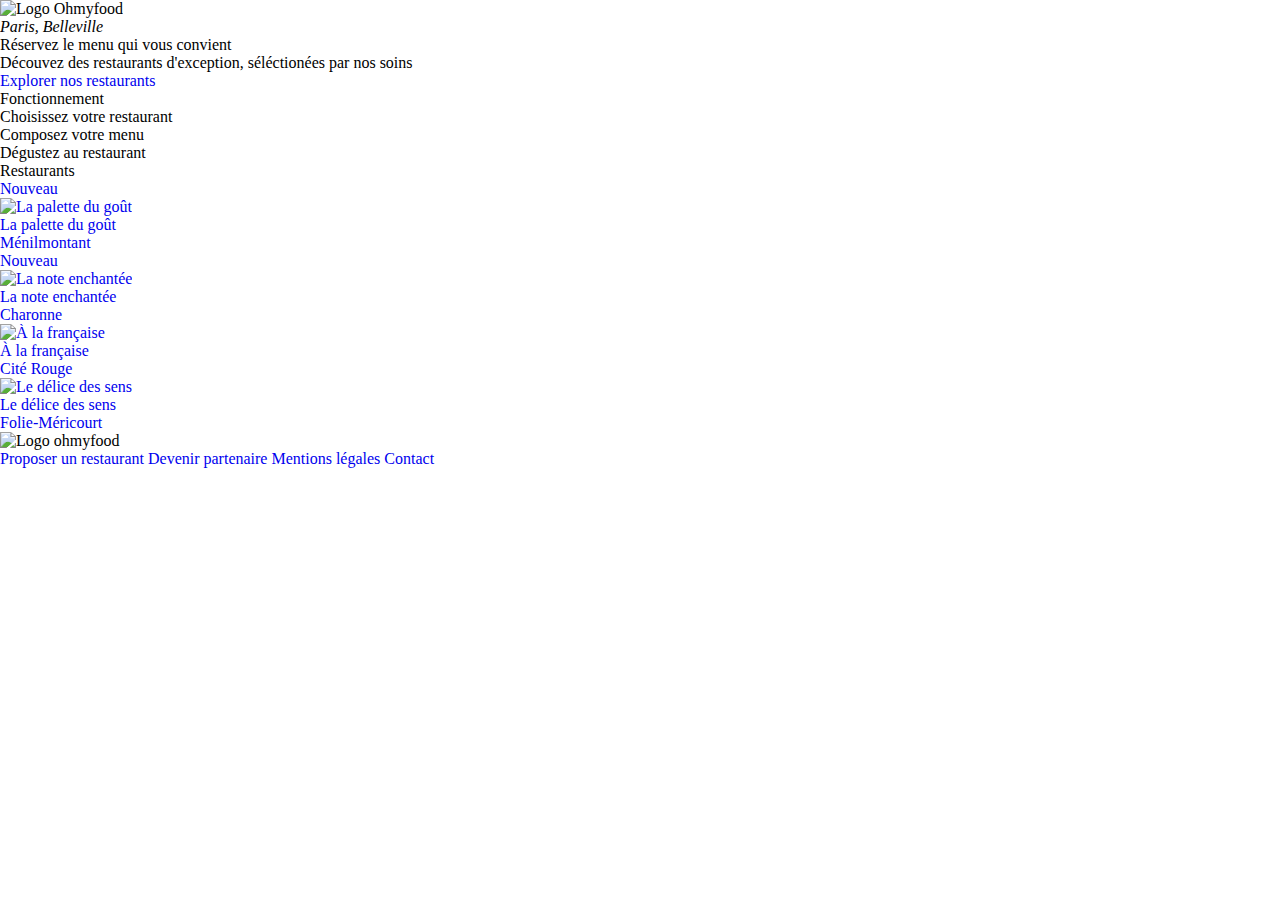
==== index.html @ 418ad346 "add reset.css & change link css" ====
<!DOCTYPE html>
<html lang="en">

<head>
	<meta charset="UTF-8">
	<meta http-equiv="X-UA-Compatible" content="IE=edge">
	<meta name="viewport" content="width=device-width, initial-scale=1.0">
	<link rel="preconnect" href="https://fonts.googleapis.com">
	<link rel="preconnect" href="https://fonts.gstatic.com" crossorigin>
	<link href="https://fonts.googleapis.com/css2?family=Roboto:wght@100;300;400;500;700&display=swap" rel="stylesheet">
	<link href="https://fonts.googleapis.com/css2?family=Shrikhand&display=swap" rel="stylesheet">
	<link rel="stylesheet" href="./css/style.css">
	<script src="https://kit.fontawesome.com/e4bb34e780.js" crossorigin="anonymous"></script>
	<title>Document</title>
</head>

<body>
	<header>
		<div class="logo">
			<img src="./image/logo/ohmyfood.png" alt="Logo Ohmyfood">
		</div>
	</header>
	<main>
		<section>
			<div class="location">
				<i class="fa-solid fa-location-dot">Paris, Belleville</i>
			</div>
			<div class="corp-desc_container">
				<div class="corp-desc">
					<h1>
						Réservez le menu qui vous convient
					</h1>
					<p>
						Découvez des restaurants d'exception, séléctionées par nos soins
					</p>
					<a class="explore-btn" href="#">
						Explorer nos restaurants
					</a>
				</div>
			</div>
		</section>
		<section>
			<div class="fonctioning-container">
				<h2>
					Fonctionnement
				</h2>
				<div class="choose">
					<i class="fa-solid fa-circle-1"></i>
					<i class="fa-solid fa-mobile-screen-button"></i>
					<p>Choisissez votre restaurant</p>
				</div>
				<div class="compose">
					<i class="fa-solid fa-circle-2"></i>
					<i class="fa-solid fa-list-ul"></i>
					<p>Composez votre menu</p>
				</div>
				<div class="taste">
					<i class="fa-solid fa-circle-3"></i>
					<i class="fa-solid fa-store"></i>
					<p>Dégustez au restaurant</p>
				</div>
			</div>
		</section>
		<section>
			<div class="store-container">
				<h3>
					Restaurants
				</h3>
				<div class="card-container">
					<div class="card">
						<a href="#">
							<p class="new">Nouveau</p>
							<img src="./image/restaurants/jay-wennington-N_Y88TWmGwA-unsplash.jpg"
								alt="La palette du goût">
							<h4>
								La palette du goût
							</h4>
							<p>
								Ménilmontant
							</p>
							<i class="fa-regular fa-heart"></i>
						</a>
						<a href="#">
							<p class="new">Nouveau</p>
							<img src="./image/restaurants/stil-u2Lp8tXIcjw-unsplash.jpg" alt="La note enchantée">
							<h4>
								La note enchantée
							</h4>
							<p>
								Charonne
							</p>
							<i class="fa-regular fa-heart"></i>
						</a>
						<a href="#">
							<img src="./image/restaurants/toa-heftiba-DQKerTsQwi0-unsplash.jpg" alt="À la française">
							<h4>
								À la française
							</h4>
							<p>
								Cité Rouge
							</p>
							<i class="fa-regular fa-heart"></i>
						</a>
						<a href="#">
							<img src="./image/restaurants/louis-hansel-shotsoflouis-qNBGVyOCY8Q-unsplash.jpg"
								alt="Le délice des sens">
							<h4>
								Le délice des sens
							</h4>
							<p>Folie-Méricourt</p>
							<i class="fa-regular fa-heart"></i>
						</a>
					</div>
				</div>
			</div>
		</section>
	</main>
	<footer>
		<div class="footer-container">
			<div class="logo-footer">
				<img src="./image/logo/ohmyfood.png" alt="Logo ohmyfood">
			</div>
			<a href="#">
				Proposer un restaurant
				<i class="fa-solid fa-utensils"></i>
			</a>
			<a href="#">
				Devenir partenaire
				<i class="fa-sharp fa-solid fa-handshake-angle"></i>
			</a>
			<a href="#">Mentions légales</a>
			<a href="#">Contact</a>
		</div>
	</footer>
</body>

</html>
---- css/style.css ----
@import "./reset.css";
a {
  text-decoration: none;
}/*# sourceMappingURL=style.css.map */
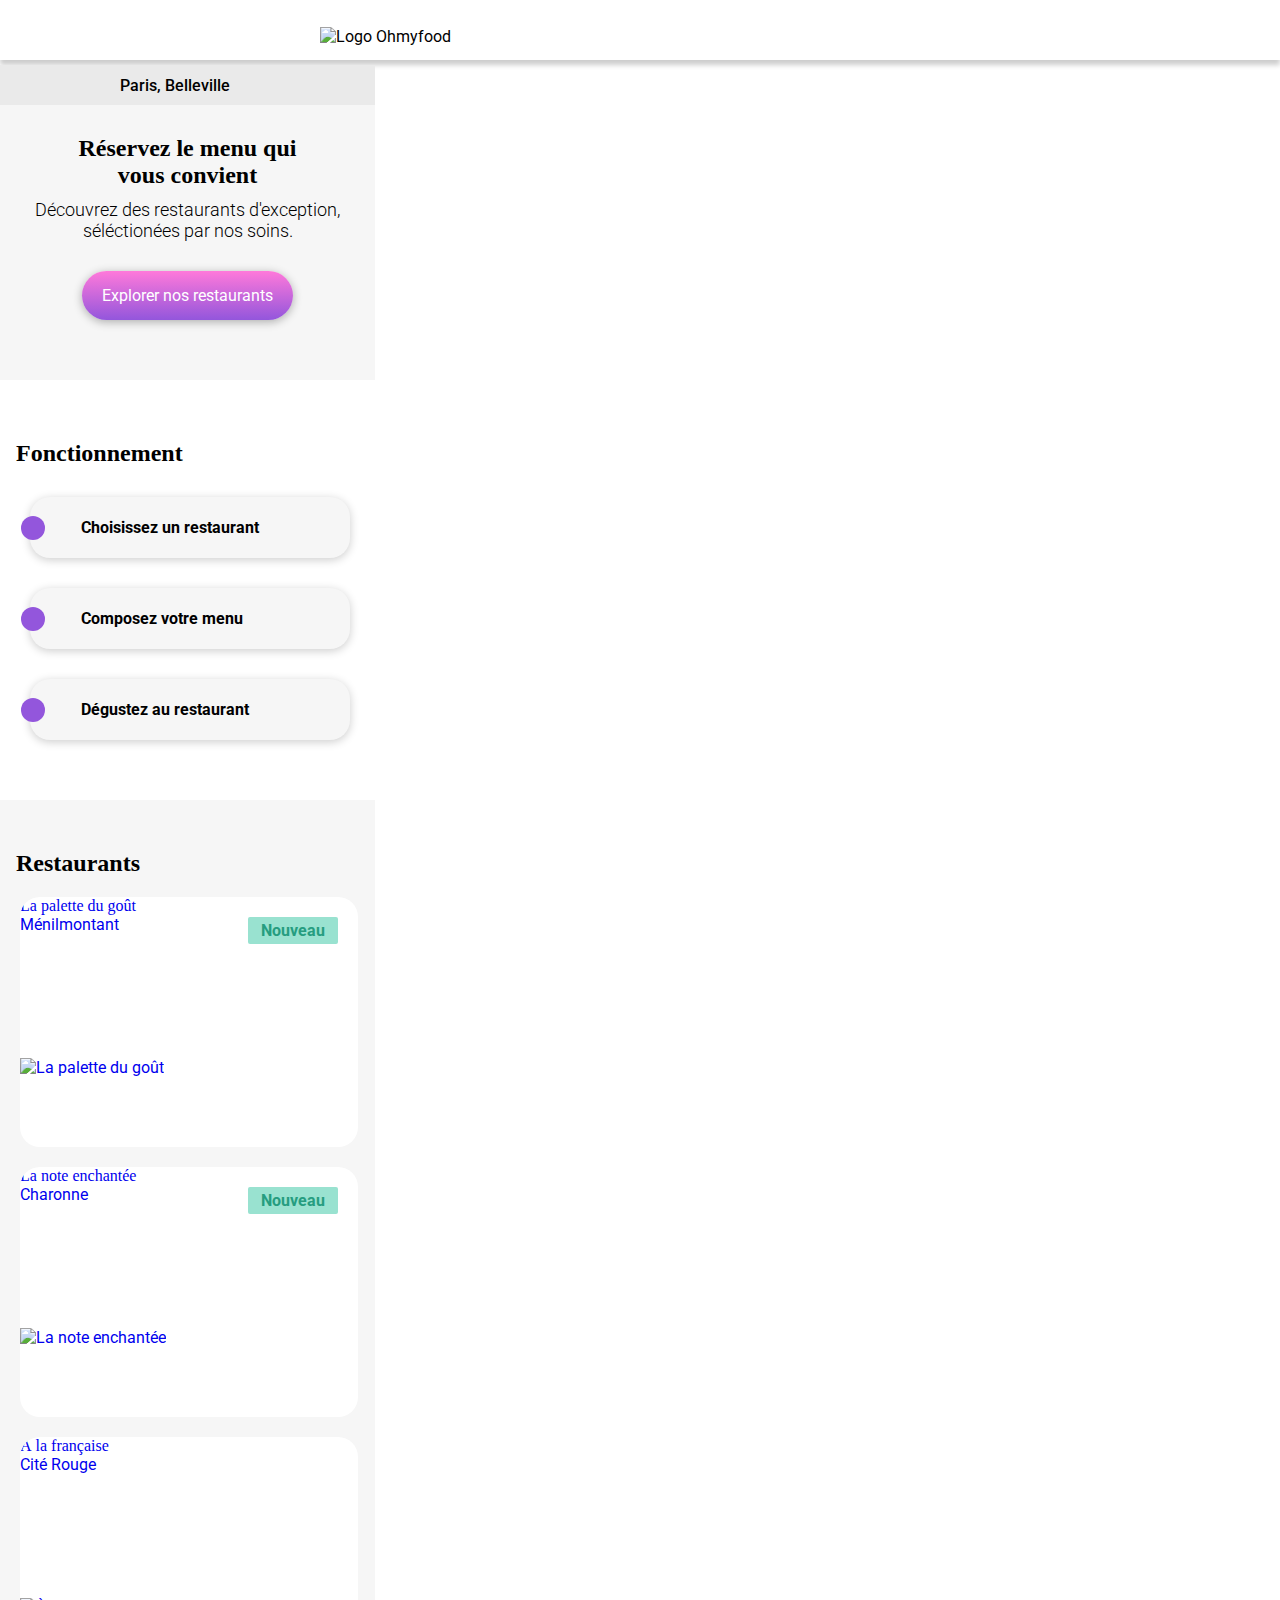
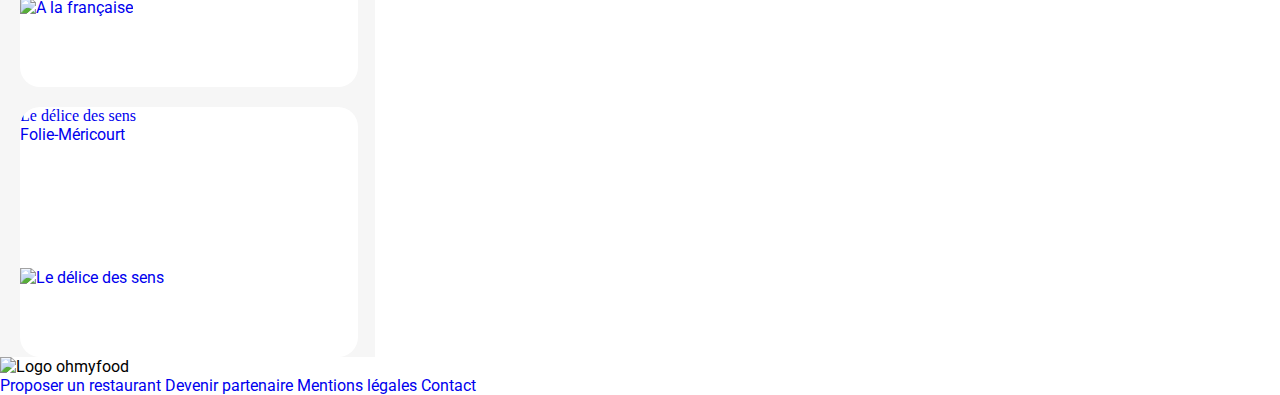
==== commit 7adff0f5: "restaurant start" ====
--- a/index.html
+++ b/index.html
@@ -21,17 +21,20 @@
 		</div>
 	</header>
 	<main>
-		<section>
+		<section class="primary-section">
 			<div class="location">
-				<i class="fa-solid fa-location-dot">Paris, Belleville</i>
+				<i class="fa-solid fa-location-dot"></i>
+				<p class="location-title">
+					Paris, Belleville
+				</p>
 			</div>
-			<div class="corp-desc_container">
-				<div class="corp-desc">
+			<div class="corp-desc">
+				<div class="corp-desc_content">
 					<h1>
 						Réservez le menu qui vous convient
 					</h1>
 					<p>
-						Découvez des restaurants d'exception, séléctionées par nos soins
+						Découvrez des restaurants d'exception, séléctionées par nos soins.
 					</p>
 					<a class="explore-btn" href="#">
 						Explorer nos restaurants
@@ -39,25 +42,33 @@
 				</div>
 			</div>
 		</section>
-		<section>
+		<section class="secondary-section">
 			<div class="fonctioning-container">
 				<h2>
 					Fonctionnement
 				</h2>
-				<div class="choose">
-					<i class="fa-solid fa-circle-1"></i>
-					<i class="fa-solid fa-mobile-screen-button"></i>
-					<p>Choisissez votre restaurant</p>
-				</div>
-				<div class="compose">
-					<i class="fa-solid fa-circle-2"></i>
-					<i class="fa-solid fa-list-ul"></i>
-					<p>Composez votre menu</p>
-				</div>
-				<div class="taste">
-					<i class="fa-solid fa-circle-3"></i>
-					<i class="fa-solid fa-store"></i>
-					<p>Dégustez au restaurant</p>
+				<div class="choose-container">
+					<div class="choose">
+						<div class="bubble">
+							<i class="fa-solid fa-1"></i>
+						</div>
+						<i class="fa-solid fa-mobile-screen-button icon"></i>
+						<p>Choisissez un restaurant</p>
+					</div>
+					<div class="choose">
+						<div class="bubble">
+							<i class="fa-solid fa-2"></i>
+						</div>
+						<i class="fa-solid fa-list-ul icon"></i>
+						<p>Composez votre menu</p>
+					</div>
+					<div class="choose">
+						<div class="bubble">
+							<i class="fa-solid fa-3"></i>
+						</div>
+						<i class="fa-solid fa-store icon"></i>
+						<p>Dégustez au restaurant</p>
+					</div>
 				</div>
 			</div>
 		</section>
@@ -80,6 +91,8 @@
 							</p>
 							<i class="fa-regular fa-heart"></i>
 						</a>
+					</div>
+					<div class="card">
 						<a href="#">
 							<p class="new">Nouveau</p>
 							<img src="./image/restaurants/stil-u2Lp8tXIcjw-unsplash.jpg" alt="La note enchantée">
@@ -91,6 +104,8 @@
 							</p>
 							<i class="fa-regular fa-heart"></i>
 						</a>
+					</div>
+					<div class="card">
 						<a href="#">
 							<img src="./image/restaurants/toa-heftiba-DQKerTsQwi0-unsplash.jpg" alt="À la française">
 							<h4>
@@ -101,6 +116,8 @@
 							</p>
 							<i class="fa-regular fa-heart"></i>
 						</a>
+					</div>
+					<div class="card">
 						<a href="#">
 							<img src="./image/restaurants/louis-hansel-shotsoflouis-qNBGVyOCY8Q-unsplash.jpg"
 								alt="Le délice des sens">
--- a/css/style.css
+++ b/css/style.css
@@ -1,4 +1,200 @@
 @import "./reset.css";
+body {
+  width: 100%;
+  font-family: "Roboto";
+}
+
+main {
+  max-width: 375px;
+  width: 100%;
+}
+
+h1,
+h2,
+h3,
+h4 {
+  font-family: "Shrinkhand";
+}
+
 a {
   text-decoration: none;
+}
+
+header {
+  display: flex;
+  justify-content: center;
+  align-items: center;
+  width: 100%;
+  height: 60px;
+  z-index: 999;
+  box-shadow: rgba(0, 0, 0, 0.2) 0px 5px 5px 0px;
+  margin-bottom: 5px;
+}
+header .logo {
+  width: 50%;
+  margin-top: 12px;
+}
+
+.primary-section i {
+  display: flex;
+  justify-content: center;
+  align-items: center;
+  margin-left: 100px;
+  font-size: 17px;
+}
+.primary-section .location-title {
+  display: flex;
+  justify-content: center;
+  align-items: center;
+  width: 40%;
+  font-weight: 500;
+  font-size: 16px;
+}
+.primary-section .location {
+  display: flex;
+  width: 100%;
+  height: 40px;
+  background-color: rgb(234, 234, 234);
+}
+.primary-section .corp-desc {
+  background-color: rgb(246, 246, 246);
+  padding-bottom: 60px;
+}
+.primary-section .corp-desc_content {
+  padding-top: 30px;
+  display: flex;
+  flex-direction: column;
+  justify-content: center;
+  align-items: center;
+}
+.primary-section .corp-desc_content h1 {
+  font-weight: bold;
+  font-size: 24px;
+  flex-wrap: wrap;
+  width: 70%;
+  text-align: center;
+  margin-bottom: 10px;
+}
+.primary-section .corp-desc_content p {
+  text-align: center;
+  width: 90%;
+  font-size: 18px;
+  margin-bottom: 30px;
+  font-weight: 300;
+}
+.primary-section .corp-desc_content .explore-btn {
+  color: #fff;
+  background: linear-gradient(0deg, rgb(147, 86, 220) 0%, rgb(255, 121, 218) 100%);
+  padding: 15px 20px;
+  border-radius: 30px;
+  box-shadow: rgba(0, 0, 0, 0.3) 0px 2px 10px 0px;
+}
+
+.secondary-section {
+  margin-top: 60px;
+}
+.secondary-section .fonctioning-container h2 {
+  font-weight: bold;
+  font-size: 24px;
+  margin-left: 16px;
+}
+.secondary-section .fonctioning-container .choose-container {
+  margin-top: 30px;
+  margin-bottom: 60px;
+  margin-left: 30px;
+}
+.secondary-section .fonctioning-container .choose {
+  width: 320px;
+  margin-top: 30px;
+  display: flex;
+  align-items: center;
+  border: 1px solid transparent;
+  border-radius: 20px;
+  padding: 20px;
+  position: relative;
+  background-color: rgb(246, 246, 246);
+  box-shadow: rgba(0, 0, 0, 0.2) 0px 2px 10px 0px;
+}
+.secondary-section .fonctioning-container .choose:hover {
+  background-color: #F5EDFF;
+}
+.secondary-section .fonctioning-container .choose:hover .icon {
+  color: #9356DC;
+}
+.secondary-section .fonctioning-container .bubble {
+  left: -10px;
+  margin-right: 30px;
+  padding: 12px;
+  border: 1px transparent;
+  border-radius: 50%;
+  width: 20px;
+  height: 20px;
+  display: flex;
+  justify-content: center;
+  align-items: center;
+  font-size: 10px;
+  background-color: #9356DC;
+  color: #fff;
+  position: absolute;
+}
+.secondary-section .fonctioning-container .icon {
+  margin-left: 10px;
+  margin-right: 20px;
+  font-size: 20px;
+  color: rgb(126, 126, 126);
+}
+.secondary-section .fonctioning-container p {
+  font-weight: bold;
+  font-size: 16px;
+}
+
+.store-container {
+  background-color: rgb(246, 246, 246);
+}
+.store-container a {
+  width: 100%;
+  height: 100%;
+  cursor: pointer;
+}
+.store-container h3 {
+  font-weight: bold;
+  font-size: 24px;
+  margin-left: 16px;
+  padding-top: 50px;
+}
+.store-container .new {
+  width: 90px;
+  z-index: 1;
+  padding: 4px;
+  background-color: #99E2D0;
+  color: rgb(38, 157, 128);
+  border-radius: 2px;
+  display: flex;
+  justify-content: center;
+  font-weight: bold;
+  font-size: 16px;
+  position: absolute;
+  top: 20px;
+  right: 20px;
+}
+.store-container .card-container {
+  display: flex;
+  flex-direction: column;
+}
+.store-container .card-container .card {
+  display: flex;
+  justify-content: center;
+  width: 90%;
+  overflow: hidden;
+  background: #FFFFFF;
+  border-radius: 20px;
+  box-sizing: border-box;
+  margin-top: 20px;
+  position: relative;
+  margin-left: 20px;
+  height: 250px;
+}
+.store-container .card-container .card a img {
+  position: absolute;
+  bottom: 70px;
 }/*# sourceMappingURL=style.css.map */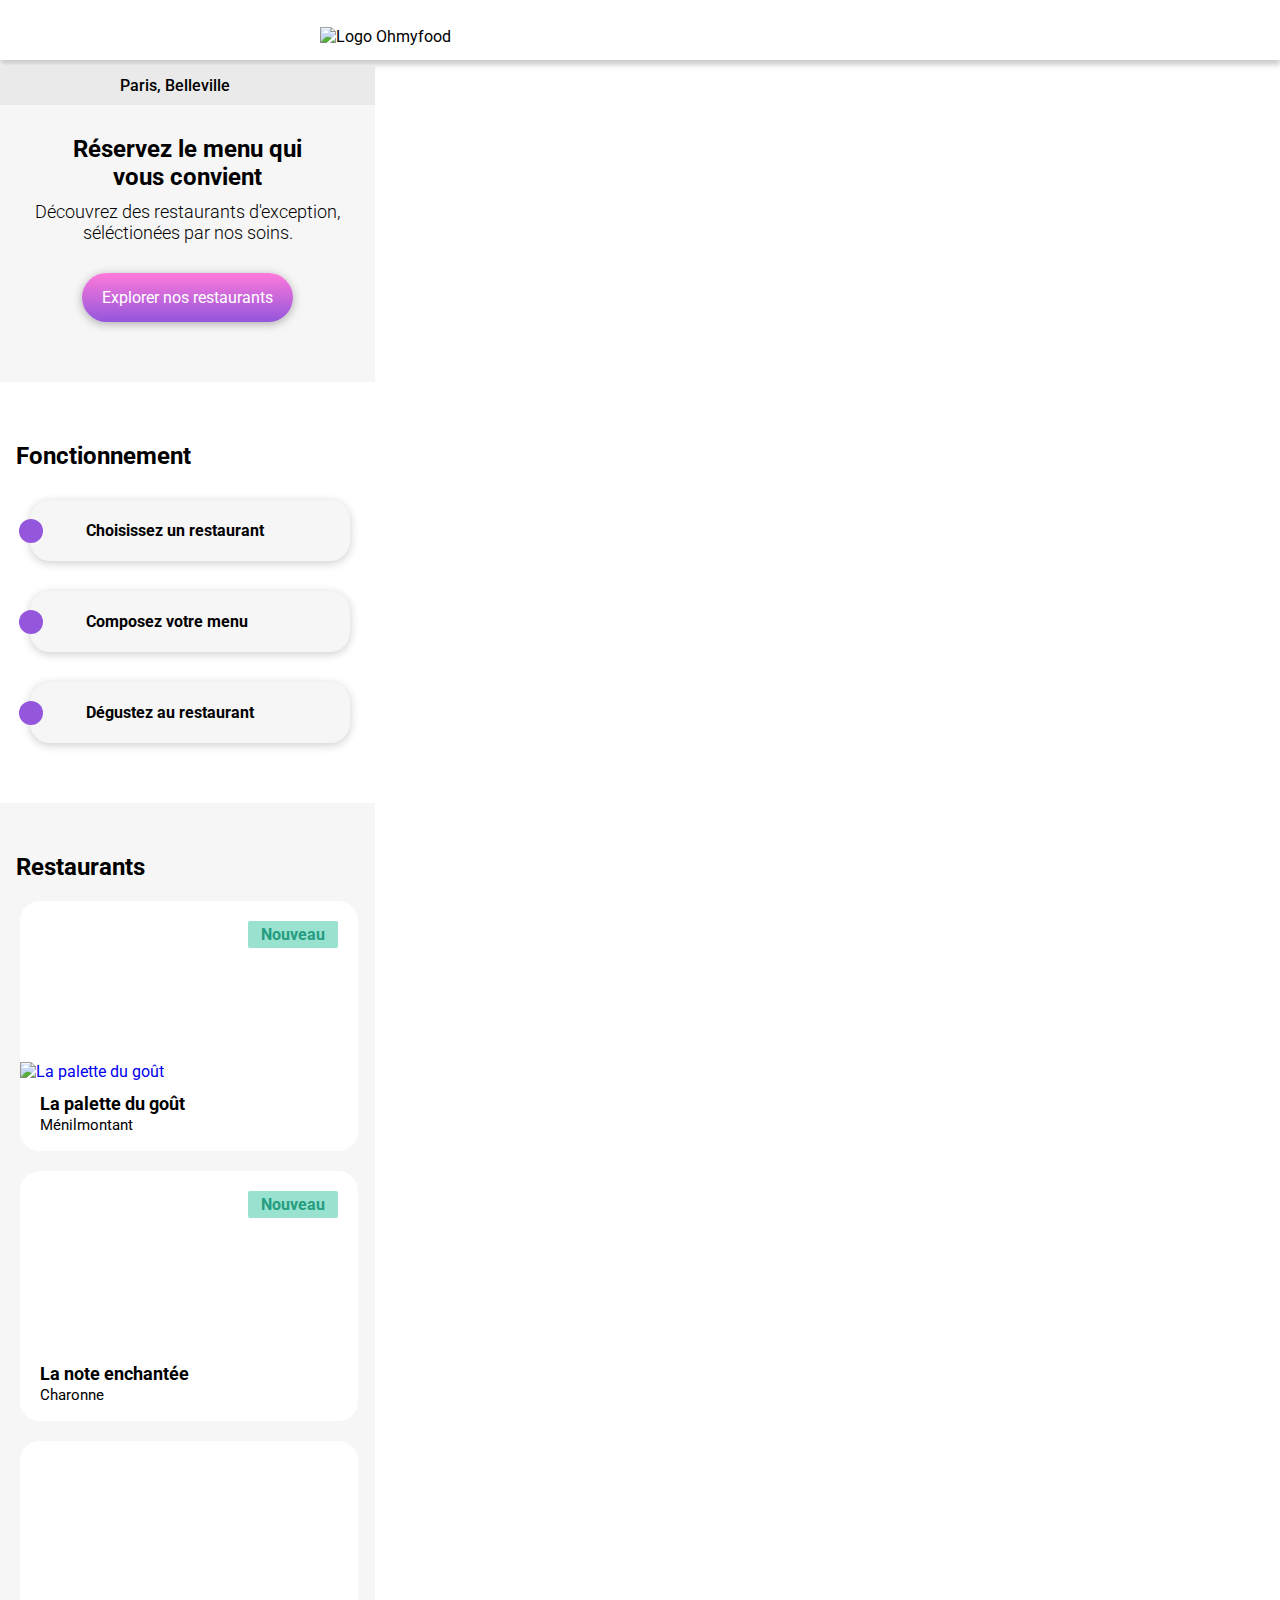
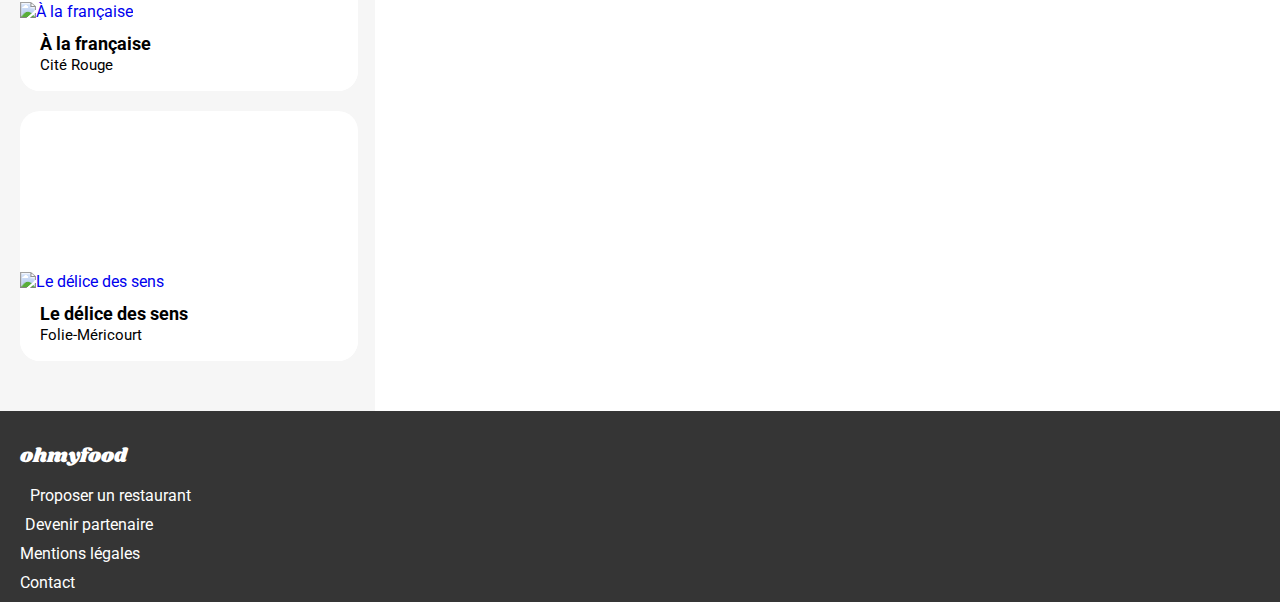
==== commit 2cd2052b: "index mobile done" ====
--- a/index.html
+++ b/index.html
@@ -21,7 +21,7 @@
 		</div>
 	</header>
 	<main>
-		<section class="primary-section">
+		<section class="location-section">
 			<div class="location">
 				<i class="fa-solid fa-location-dot"></i>
 				<p class="location-title">
@@ -30,9 +30,9 @@
 			</div>
 			<div class="corp-desc">
 				<div class="corp-desc_content">
-					<h1>
+					<p class="reserved">
 						Réservez le menu qui vous convient
-					</h1>
+					</p>
 					<p>
 						Découvrez des restaurants d'exception, séléctionées par nos soins.
 					</p>
@@ -42,11 +42,11 @@
 				</div>
 			</div>
 		</section>
-		<section class="secondary-section">
+		<section class="fonctioning-section">
 			<div class="fonctioning-container">
-				<h2>
+				<p class="function-title">
 					Fonctionnement
-				</h2>
+				</p>
 				<div class="choose-container">
 					<div class="choose">
 						<div class="bubble">
@@ -72,60 +72,76 @@
 				</div>
 			</div>
 		</section>
-		<section>
+		<section class="store-section">
 			<div class="store-container">
-				<h3>
+				<p class="store">
 					Restaurants
-				</h3>
+				</p>
 				<div class="card-container">
 					<div class="card">
 						<a href="#">
 							<p class="new">Nouveau</p>
 							<img src="./image/restaurants/jay-wennington-N_Y88TWmGwA-unsplash.jpg"
 								alt="La palette du goût">
-							<h4>
-								La palette du goût
-							</h4>
-							<p>
-								Ménilmontant
-							</p>
-							<i class="fa-regular fa-heart"></i>
+							<div class="card-desc">
+								<p class="store-name">
+									La palette du goût
+								</p>
+								<p class="city">
+									Ménilmontant
+								</p>
+								<i class="far fa-heart"></i>
+								<i class="fas fa-heart"></i>
+							</div>
 						</a>
 					</div>
 					<div class="card">
 						<a href="#">
 							<p class="new">Nouveau</p>
-							<img src="./image/restaurants/stil-u2Lp8tXIcjw-unsplash.jpg" alt="La note enchantée">
-							<h4>
-								La note enchantée
-							</h4>
-							<p>
-								Charonne
-							</p>
-							<i class="fa-regular fa-heart"></i>
+							<img class="enchanted-img" src="./image/restaurants/stil-u2Lp8tXIcjw-unsplash.jpg"
+								alt="La note enchantée">
+							<div class="card-desc">
+								<p class="store-name">
+									La note enchantée
+								</p>
+								<p class="city">
+									Charonne
+								</p>
+								<i class="far fa-heart"></i>
+								<i class="fas fa-heart"></i>
+							</div>
 						</a>
 					</div>
 					<div class="card">
 						<a href="#">
-							<img src="./image/restaurants/toa-heftiba-DQKerTsQwi0-unsplash.jpg" alt="À la française">
-							<h4>
-								À la française
-							</h4>
-							<p>
-								Cité Rouge
-							</p>
-							<i class="fa-regular fa-heart"></i>
+							<img src="./image/restaurants/toa-heftiba-DQKerTsQwi0-unsplash.jpg"
+								alt="À la française">
+							<div class="card-desc">
+								<p class="store-name">
+									À la française
+								</p>
+								<p class="city">
+									Cité Rouge
+								</p>
+								<i class="far fa-heart"></i>
+								<i class="fas fa-heart"></i>
+							</div>
 						</a>
 					</div>
 					<div class="card">
 						<a href="#">
 							<img src="./image/restaurants/louis-hansel-shotsoflouis-qNBGVyOCY8Q-unsplash.jpg"
 								alt="Le délice des sens">
-							<h4>
-								Le délice des sens
-							</h4>
-							<p>Folie-Méricourt</p>
-							<i class="fa-regular fa-heart"></i>
+							<div class="card-desc">
+								<p class="store-name">
+									Le délice des sens
+								</p>
+								<p class="city">
+									Folie-Méricourt
+								</p>
+								<i class="far fa-heart"></i>
+								<i class="fas fa-heart"></i>
+							</div>
 						</a>
 					</div>
 				</div>
@@ -135,15 +151,15 @@
 	<footer>
 		<div class="footer-container">
 			<div class="logo-footer">
-				<img src="./image/logo/ohmyfood.png" alt="Logo ohmyfood">
+				<p>ohmyfood</p>
 			</div>
 			<a href="#">
+				<i class="fa-solid fa-utensils"></i>
 				Proposer un restaurant
-				<i class="fa-solid fa-utensils"></i>
 			</a>
 			<a href="#">
+				<i class="fa-sharp fa-solid fa-handshake-angle"></i>
 				Devenir partenaire
-				<i class="fa-sharp fa-solid fa-handshake-angle"></i>
 			</a>
 			<a href="#">Mentions légales</a>
 			<a href="#">Contact</a>
--- a/css/style.css
+++ b/css/style.css
@@ -1,4 +1,127 @@
-@import "./reset.css";
+/*! minireset.css v0.0.6 | MIT License | github.com/jgthms/minireset.css */
+html,
+body,
+p,
+ol,
+ul,
+li,
+dl,
+dt,
+dd,
+blockquote,
+figure,
+fieldset,
+legend,
+textarea,
+pre,
+iframe,
+hr,
+h1,
+h2,
+h3,
+h4,
+h5,
+h6 {
+  margin: 0;
+  padding: 0;
+}
+
+h1,
+h2,
+h3,
+h4,
+h5,
+h6 {
+  font-size: 100%;
+  font-weight: normal;
+}
+
+ul {
+  list-style: none;
+}
+
+button,
+input,
+select {
+  margin: 0;
+}
+
+html {
+  box-sizing: border-box;
+}
+
+*,
+*::before,
+*::after {
+  box-sizing: inherit;
+}
+
+img,
+video {
+  height: auto;
+  max-width: 100%;
+}
+
+iframe {
+  border: 0;
+}
+
+table {
+  border-collapse: collapse;
+  border-spacing: 0;
+}
+
+td,
+th {
+  padding: 0;
+}
+
+header {
+  display: flex;
+  justify-content: center;
+  align-items: center;
+  width: 100%;
+  height: 60px;
+  z-index: 999;
+  box-shadow: rgba(0, 0, 0, 0.2) 0px 5px 5px 0px;
+  margin-bottom: 5px;
+}
+header .logo {
+  width: 50%;
+  margin-top: 12px;
+}
+
+footer {
+  background-color: rgb(53, 53, 53);
+}
+footer .footer-container {
+  display: flex;
+  flex-direction: column;
+  margin-left: 20px;
+}
+footer .footer-container .logo-footer {
+  width: 130px;
+  margin-top: 30px;
+  margin-bottom: 15px;
+}
+footer .footer-container .logo-footer p {
+  font-family: "shrikhand";
+  font-size: 20px;
+  color: #fff;
+}
+footer .footer-container a {
+  color: #fff;
+  margin-bottom: 10px;
+}
+footer .footer-container a .fa-utensils {
+  font-size: 12px;
+  padding-right: 10px;
+}
+footer .footer-container a .fa-handshake-angle {
+  font-size: 12px;
+  padding-right: 5px;
+}
+
 body {
   width: 100%;
   font-family: "Roboto";
@@ -13,7 +136,7 @@
 h2,
 h3,
 h4 {
-  font-family: "Shrinkhand";
+  font-family: "Shrikhand";
 }
 
 a {
@@ -35,14 +158,14 @@
   margin-top: 12px;
 }
 
-.primary-section i {
+.location-section i {
   display: flex;
   justify-content: center;
   align-items: center;
   margin-left: 100px;
   font-size: 17px;
 }
-.primary-section .location-title {
+.location-section .location-title {
   display: flex;
   justify-content: center;
   align-items: center;
@@ -50,24 +173,24 @@
   font-weight: 500;
   font-size: 16px;
 }
-.primary-section .location {
+.location-section .location {
   display: flex;
   width: 100%;
   height: 40px;
   background-color: rgb(234, 234, 234);
 }
-.primary-section .corp-desc {
+.location-section .corp-desc {
   background-color: rgb(246, 246, 246);
   padding-bottom: 60px;
 }
-.primary-section .corp-desc_content {
+.location-section .corp-desc_content {
   padding-top: 30px;
   display: flex;
   flex-direction: column;
   justify-content: center;
   align-items: center;
 }
-.primary-section .corp-desc_content h1 {
+.location-section .corp-desc_content .reserved {
   font-weight: bold;
   font-size: 24px;
   flex-wrap: wrap;
@@ -75,14 +198,14 @@
   text-align: center;
   margin-bottom: 10px;
 }
-.primary-section .corp-desc_content p {
+.location-section .corp-desc_content p {
   text-align: center;
   width: 90%;
   font-size: 18px;
   margin-bottom: 30px;
   font-weight: 300;
 }
-.primary-section .corp-desc_content .explore-btn {
+.location-section .corp-desc_content .explore-btn {
   color: #fff;
   background: linear-gradient(0deg, rgb(147, 86, 220) 0%, rgb(255, 121, 218) 100%);
   padding: 15px 20px;
@@ -90,20 +213,20 @@
   box-shadow: rgba(0, 0, 0, 0.3) 0px 2px 10px 0px;
 }
 
-.secondary-section {
+.fonctioning-section {
   margin-top: 60px;
 }
-.secondary-section .fonctioning-container h2 {
+.fonctioning-section .fonctioning-container .function-title {
   font-weight: bold;
   font-size: 24px;
   margin-left: 16px;
 }
-.secondary-section .fonctioning-container .choose-container {
+.fonctioning-section .fonctioning-container .choose-container {
   margin-top: 30px;
   margin-bottom: 60px;
   margin-left: 30px;
 }
-.secondary-section .fonctioning-container .choose {
+.fonctioning-section .fonctioning-container .choose {
   width: 320px;
   margin-top: 30px;
   display: flex;
@@ -115,14 +238,19 @@
   background-color: rgb(246, 246, 246);
   box-shadow: rgba(0, 0, 0, 0.2) 0px 2px 10px 0px;
 }
-.secondary-section .fonctioning-container .choose:hover {
+.fonctioning-section .fonctioning-container .choose p {
+  font-weight: bold;
+  font-size: 16px;
+  margin-left: 5px;
+}
+.fonctioning-section .fonctioning-container .choose:hover {
   background-color: #F5EDFF;
 }
-.secondary-section .fonctioning-container .choose:hover .icon {
+.fonctioning-section .fonctioning-container .choose:hover .icon {
   color: #9356DC;
 }
-.secondary-section .fonctioning-container .bubble {
-  left: -10px;
+.fonctioning-section .fonctioning-container .bubble {
+  left: -12px;
   margin-right: 30px;
   padding: 12px;
   border: 1px transparent;
@@ -137,32 +265,33 @@
   color: #fff;
   position: absolute;
 }
-.secondary-section .fonctioning-container .icon {
+.fonctioning-section .fonctioning-container .icon {
   margin-left: 10px;
   margin-right: 20px;
   font-size: 20px;
   color: rgb(126, 126, 126);
 }
-.secondary-section .fonctioning-container p {
+.fonctioning-section .fonctioning-container p {
   font-weight: bold;
   font-size: 16px;
 }
 
-.store-container {
+.store-section {
   background-color: rgb(246, 246, 246);
-}
-.store-container a {
+  padding-bottom: 50px;
+}
+.store-section .store-container a {
   width: 100%;
   height: 100%;
   cursor: pointer;
 }
-.store-container h3 {
+.store-section .store-container .store {
   font-weight: bold;
   font-size: 24px;
   margin-left: 16px;
   padding-top: 50px;
 }
-.store-container .new {
+.store-section .store-container .new {
   width: 90px;
   z-index: 1;
   padding: 4px;
@@ -177,11 +306,11 @@
   top: 20px;
   right: 20px;
 }
-.store-container .card-container {
+.store-section .store-container .card-container {
   display: flex;
   flex-direction: column;
 }
-.store-container .card-container .card {
+.store-section .store-container .card-container .card {
   display: flex;
   justify-content: center;
   width: 90%;
@@ -194,7 +323,101 @@
   margin-left: 20px;
   height: 250px;
 }
-.store-container .card-container .card a img {
+.store-section .store-container .card-container .card a img {
   position: absolute;
   bottom: 70px;
+}
+.store-section .store-container .card-container .card a img.enchanted-img {
+  bottom: -28px;
+}
+.store-section .store-container .card-container .card .card-desc {
+  position: absolute;
+  top: 180px;
+  width: 100%;
+  height: 33%;
+  background: #fff;
+}
+.store-section .store-container .card-container .card .card-desc .store-name {
+  position: absolute;
+  bottom: 50px;
+  text-decoration: none;
+  color: black;
+  font-size: 18px;
+  font-weight: bold;
+  padding-left: 20px;
+}
+.store-section .store-container .card-container .card .card-desc .city {
+  position: absolute;
+  bottom: 30px;
+  color: black;
+  font-size: 15px;
+  padding-left: 20px;
+}
+.store-section .store-container .card-container .card .card-desc i {
+  display: block;
+  position: absolute;
+  bottom: 40px;
+  right: 30px;
+  font-size: 25px;
+  -webkit-background-clip: text;
+  -webkit-text-fill-color: black;
+  transition: all 1s ease-in-out;
+}
+.store-section .store-container .card-container .card .card-desc .fas {
+  background: -webkit-linear-gradient(270deg, rgb(147, 86, 220) 0%, rgb(255, 121, 218) 100%);
+  display: block;
+  font-weight: 600;
+  position: absolute;
+  bottom: 40px;
+  right: 30px;
+  font-size: 25px;
+  -webkit-background-clip: text;
+  -webkit-text-fill-color: transparent;
+  transition: all 0.4s ease-in-out;
+  opacity: 0;
+}
+.store-section .store-container .card-container .card .card-desc .fas:hover {
+  -webkit-background-clip: text;
+  -webkit-text-fill-color: transparent;
+  opacity: 1;
+}
+
+footer {
+  background-color: rgb(53, 53, 53);
+}
+footer .footer-container {
+  display: flex;
+  flex-direction: column;
+  margin-left: 20px;
+}
+footer .footer-container .logo-footer {
+  width: 130px;
+  margin-top: 30px;
+  margin-bottom: 15px;
+}
+footer .footer-container .logo-footer p {
+  font-family: "shrikhand";
+  font-size: 20px;
+  color: #fff;
+}
+footer .footer-container a {
+  color: #fff;
+  margin-bottom: 10px;
+}
+footer .footer-container a .fa-utensils {
+  font-size: 12px;
+  padding-right: 10px;
+}
+footer .footer-container a .fa-handshake-angle {
+  font-size: 12px;
+  padding-right: 5px;
+}
+
+.return_button {
+  position: absolute;
+  left: 20px;
+  top: 22px;
+  border: none;
+  background: white;
+  font-size: 20px;
 }/*# sourceMappingURL=style.css.map */